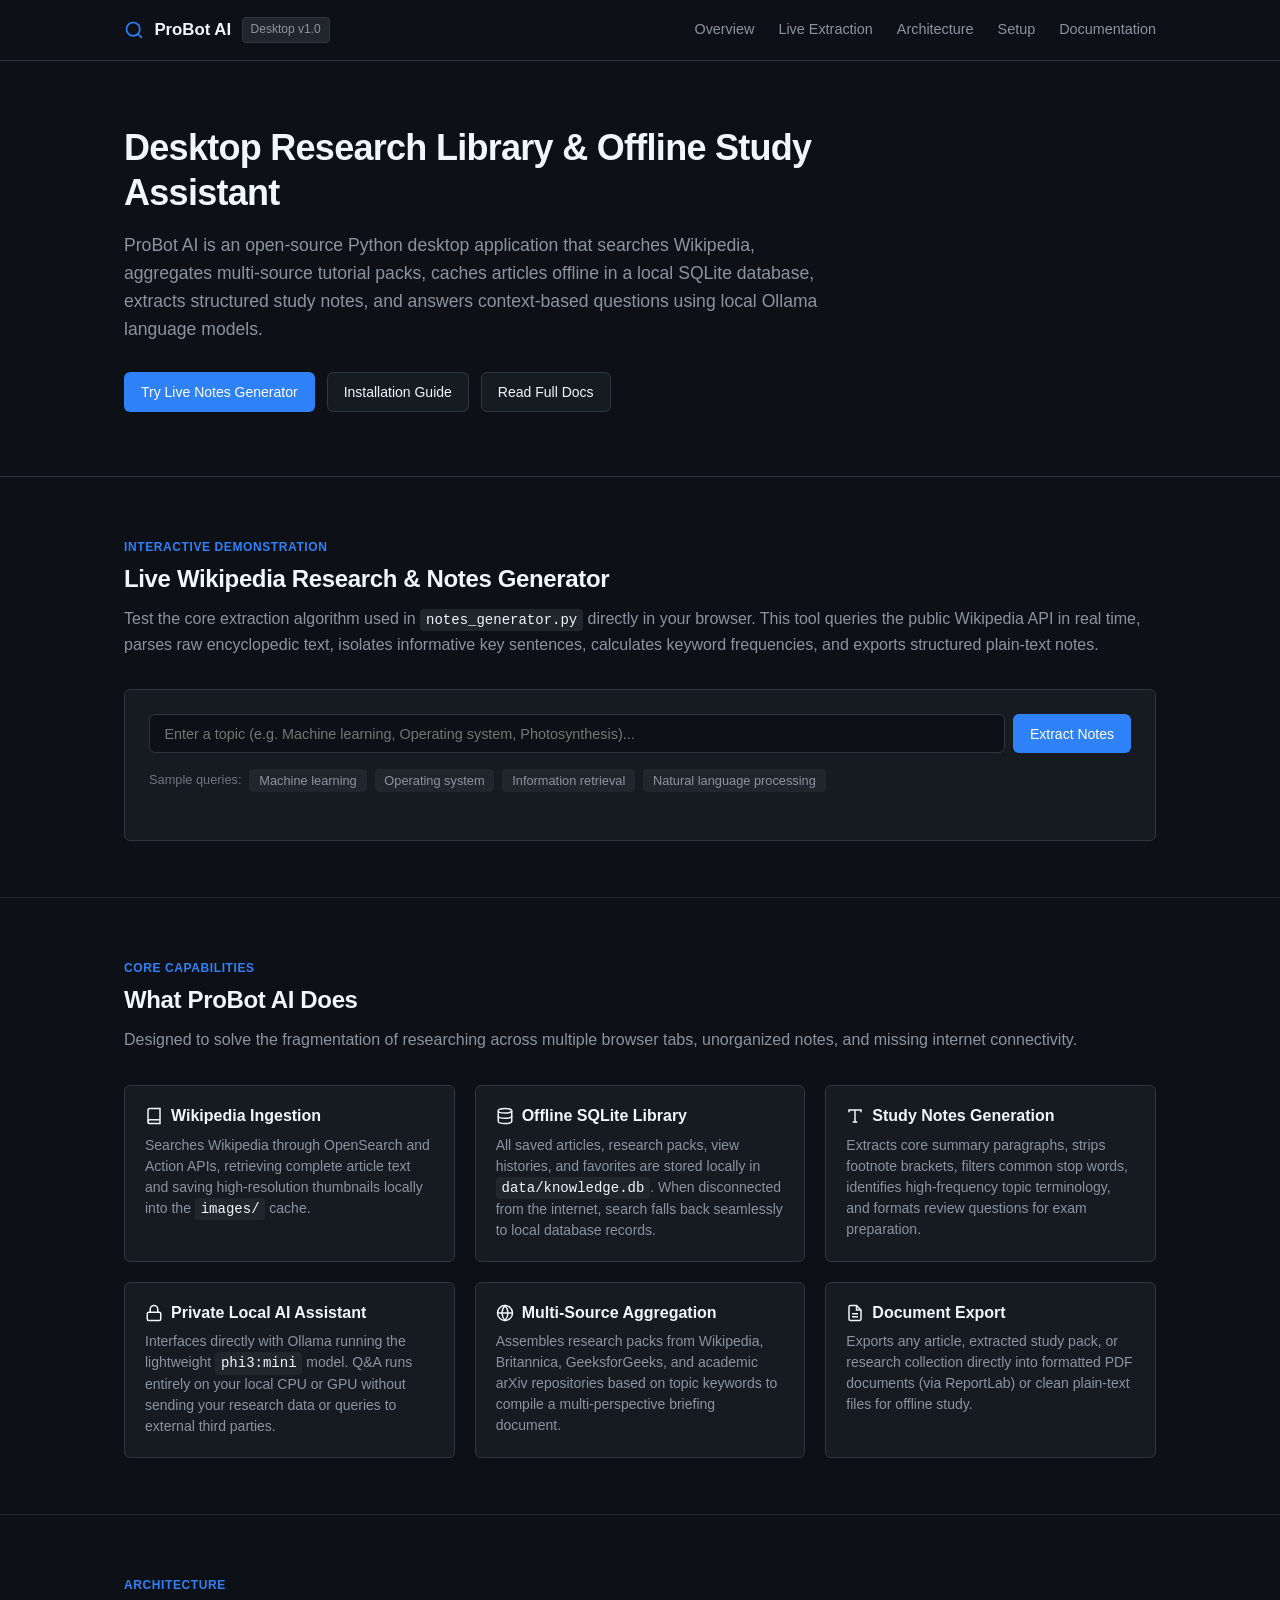
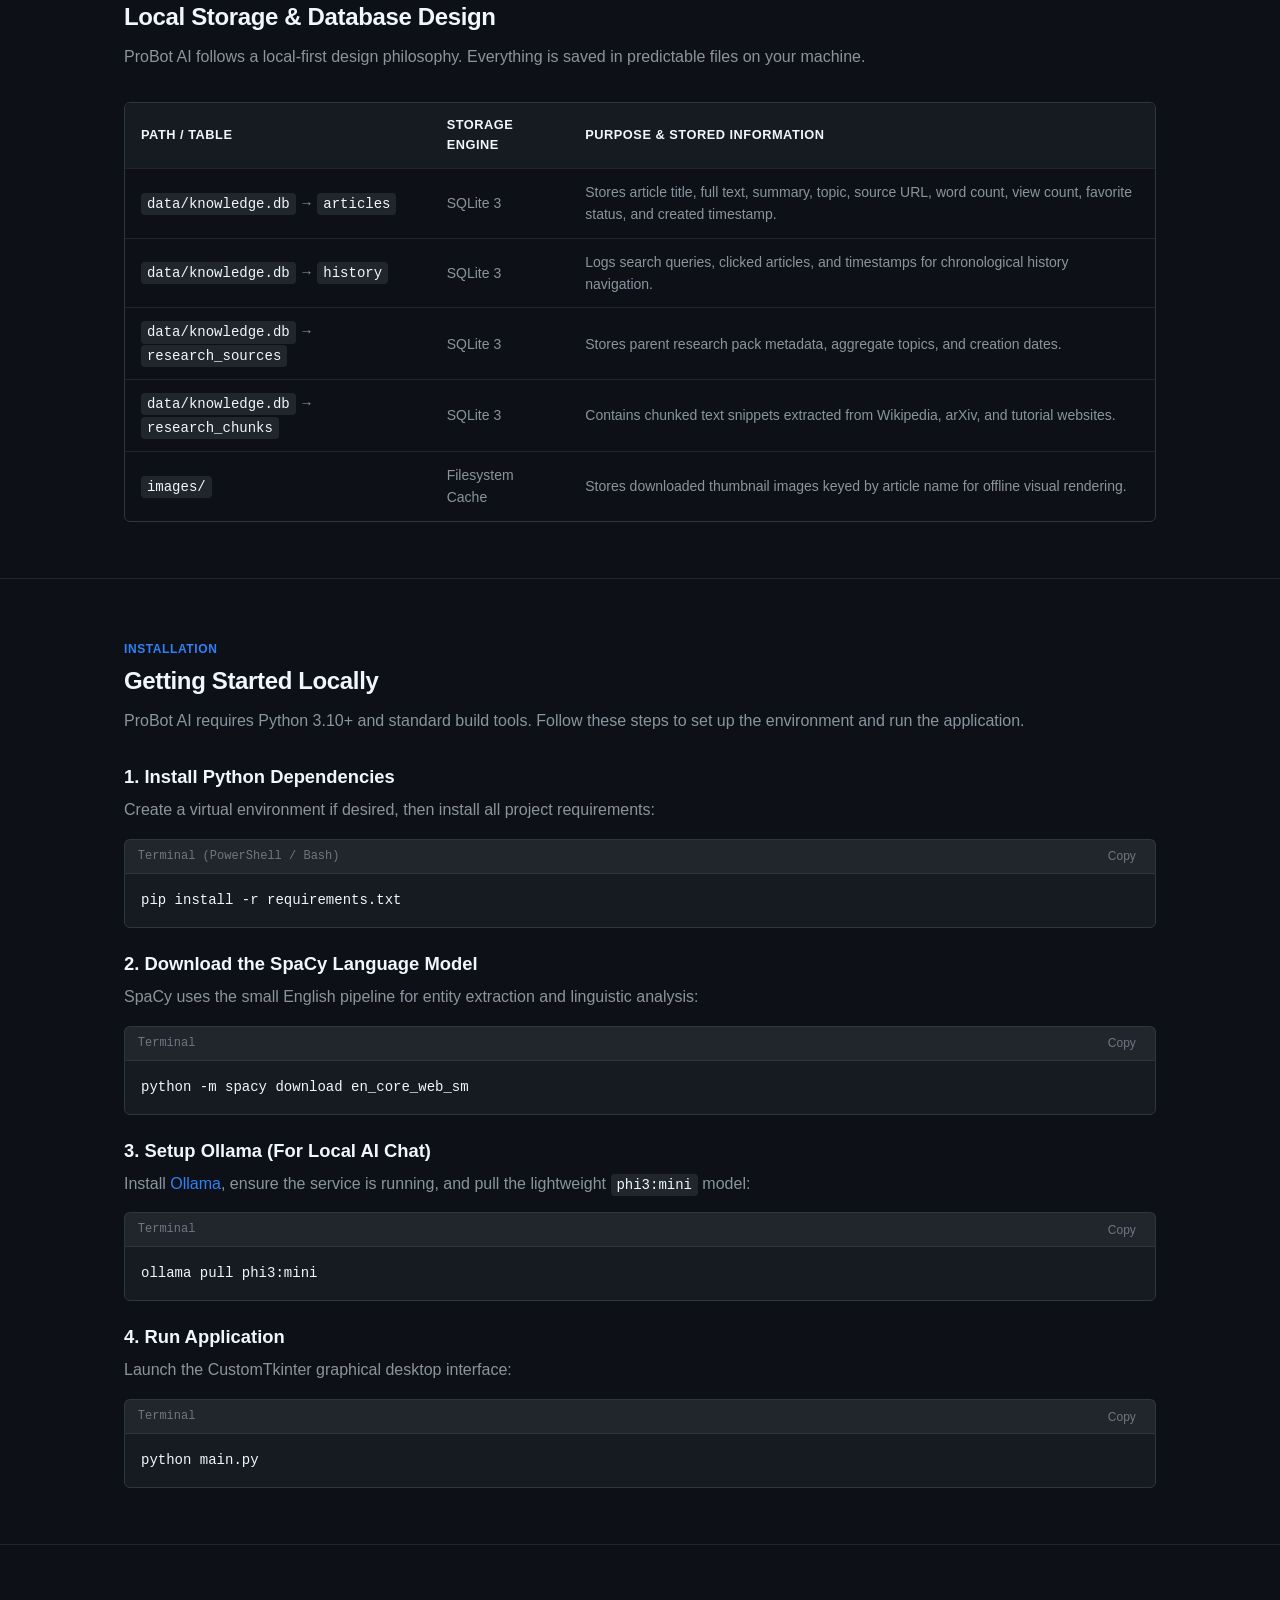
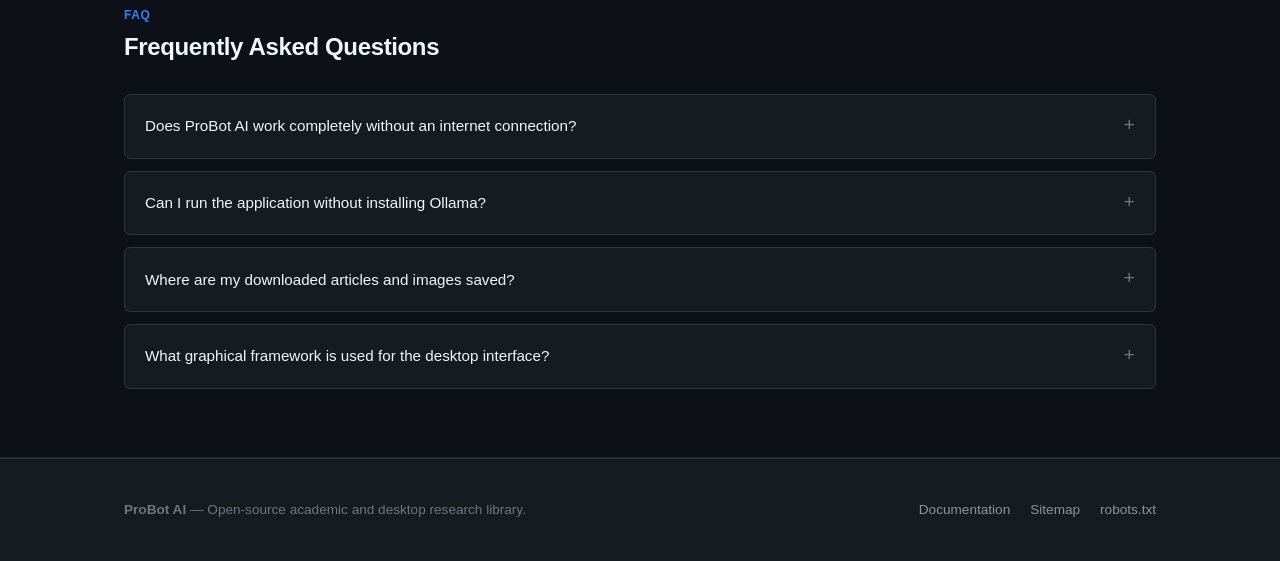
==== website/index.html @ 9f5f1306 "Initial commit: ProBot AI desktop research assistant" ====
<!DOCTYPE html>
<html lang="en">
<head>
  <meta charset="UTF-8">
  <meta name="viewport" content="width=device-width, initial-scale=1.0">
  
  <!-- Primary Metadata -->
  <title>ProBot AI &mdash; Desktop Research Library &amp; Offline Study Assistant</title>
  <meta name="title" content="ProBot AI &mdash; Desktop Research Library &amp; Offline Study Assistant">
  <meta name="description" content="An open-source desktop research library built in Python. Search Wikipedia, save articles offline in SQLite, generate structured study notes, and query local LLMs via Ollama.">
  <meta name="keywords" content="ProBot AI, desktop research tool, offline Wikipedia reader, study notes generator, Ollama phi3, Python research library">
  <meta name="author" content="ProBot AI Project">
  <meta name="robots" content="index, follow">
  <link rel="canonical" href="https://cosmic-gingersnap-202531.netlify.app/">

  <!-- Google Search Console Verification Tag -->
  <meta name="google-site-verification" content="jj2vRREvRHUL_dbo55LOhLjF8XrKONuB9AOzI6cNibw" />


  <!-- Open Graph -->
  <meta property="og:type" content="website">
  <meta property="og:url" content="https://cosmic-gingersnap-202531.netlify.app/">
  <meta property="og:title" content="ProBot AI &mdash; Desktop Research Library &amp; Offline Study Assistant">
  <meta property="og:description" content="Search Wikipedia, save articles offline in SQLite, extract study notes, and chat with local LLMs.">

  <!-- Stylesheet -->
  <link rel="stylesheet" href="css/style.css">

  <!-- Structured Data (SoftwareApplication) -->
  <script type="application/ld+json">
  {
    "@context": "https://schema.org",
    "@type": "SoftwareApplication",
    "name": "ProBot AI",
    "applicationCategory": "EducationalApplication",
    "operatingSystem": "Windows, Linux, macOS",
    "offers": {
      "@type": "Offer",
      "price": "0",
      "priceCurrency": "USD"
    },
    "description": "Desktop research assistant for offline Wikipedia browsing, study notes generation, and local AI query processing."
  }
  </script>
</head>
<body>

  <!-- Site Navigation -->
  <header class="site-header">
    <div class="container header-inner">
      <a href="index.html" class="site-brand">
        <svg width="20" height="20" viewBox="0 0 24 24" fill="none" stroke="currentColor" stroke-width="2" stroke-linecap="round" stroke-linejoin="round" style="color:var(--accent);">
          <circle cx="11" cy="11" r="8"></circle>
          <line x1="21" y1="21" x2="16.65" y2="16.65"></line>
        </svg>
        <span>ProBot AI</span>
        <span class="brand-badge">Desktop v1.0</span>
      </a>

      <nav class="site-nav" aria-label="Main Navigation">
        <a href="#overview" class="nav-link">Overview</a>
        <a href="#interactive-tool" class="nav-link">Live Extraction</a>
        <a href="#architecture" class="nav-link">Architecture</a>
        <a href="#setup" class="nav-link">Setup</a>
        <a href="docs.html" class="nav-link">Documentation</a>
      </nav>
    </div>
  </header>

  <main>
    <!-- Hero Section -->
    <section id="overview" class="hero">
      <div class="container">
        <h1 class="hero-title">Desktop Research Library &amp; Offline Study Assistant</h1>
        <p class="hero-description">
          ProBot AI is an open-source Python desktop application that searches Wikipedia, aggregates multi-source tutorial packs, caches articles offline in a local SQLite database, extracts structured study notes, and answers context-based questions using local Ollama language models.
        </p>
        <div class="hero-actions">
          <a href="#interactive-tool" class="btn btn-primary">Try Live Notes Generator</a>
          <a href="#setup" class="btn btn-secondary">Installation Guide</a>
          <a href="docs.html" class="btn btn-secondary">Read Full Docs</a>
        </div>
      </div>
    </section>

    <!-- Real Interactive Notes Engine -->
    <section id="interactive-tool" class="section">
      <div class="container">
        <div class="section-header">
          <span class="section-label">Interactive Demonstration</span>
          <h2>Live Wikipedia Research &amp; Notes Generator</h2>
          <p>
            Test the core extraction algorithm used in <code>notes_generator.py</code> directly in your browser. This tool queries the public Wikipedia API in real time, parses raw encyclopedic text, isolates informative key sentences, calculates keyword frequencies, and exports structured plain-text notes.
          </p>
        </div>

        <div class="panel">
          <div class="search-box-wrapper">
            <input 
              type="text" 
              id="search-topic-input" 
              class="input-field" 
              placeholder="Enter a topic (e.g. Machine learning, Operating system, Photosynthesis)..." 
              aria-label="Search research topic"
            />
            <button id="search-topic-btn" class="btn btn-primary">Extract Notes</button>
          </div>

          <div class="sample-queries">
            <span>Sample queries:</span>
            <button type="button" class="chip-btn" data-topic="Machine learning">Machine learning</button>
            <button type="button" class="chip-btn" data-topic="Operating system">Operating system</button>
            <button type="button" class="chip-btn" data-topic="Information retrieval">Information retrieval</button>
            <button type="button" class="chip-btn" data-topic="Natural language processing">Natural language processing</button>
          </div>

          <div id="search-status" style="display:none; margin-bottom:1rem; font-size:0.875rem; color:var(--text-secondary);"></div>

          <!-- Dynamic Results Container -->
          <div id="results-container" class="results-area">
            <div class="results-meta">
              <div>
                <strong id="result-title" style="color:var(--text-primary); font-size:1.05rem;">Topic</strong>
                <span style="margin: 0 0.5rem;">•</span>
                <a id="result-source-link" href="#" target="_blank" rel="noopener">View Wikipedia Article ↗</a>
              </div>
              <button id="download-notes-btn" class="btn btn-secondary btn-sm">
                <svg width="14" height="14" viewBox="0 0 24 24" fill="none" stroke="currentColor" stroke-width="2" stroke-linecap="round" stroke-linejoin="round">
                  <path d="M21 15v4a2 2 0 0 1-2 2H5a2 2 0 0 1-2-2v-4"></path>
                  <polyline points="7 10 12 15 17 10"></polyline>
                  <line x1="12" y1="15" x2="12" y2="3"></line>
                </svg>
                <span>Download Notes (.txt)</span>
              </button>
            </div>

            <!-- Overview -->
            <div class="notes-section">
              <h3 class="notes-heading">1. Topic Overview</h3>
              <p id="result-overview" style="font-size:0.9rem; line-height:1.6;"></p>
            </div>

            <!-- Key Points -->
            <div class="notes-section">
              <h3 class="notes-heading">2. Extracted Key Points</h3>
              <ul id="result-keypoints" class="keypoints-list"></ul>
            </div>

            <!-- Keywords -->
            <div class="notes-section">
              <h3 class="notes-heading">3. Term Frequency &amp; Keywords</h3>
              <div id="result-keywords" class="keywords-tags"></div>
            </div>

            <!-- Revision Questions -->
            <div class="notes-section">
              <h3 class="notes-heading">4. Conceptual Revision Questions</h3>
              <ul id="result-questions" class="keypoints-list"></ul>
            </div>
          </div>
        </div>
      </div>
    </section>

    <!-- Core Capabilities Breakdown -->
    <section id="capabilities" class="section">
      <div class="container">
        <div class="section-header">
          <span class="section-label">Core Capabilities</span>
          <h2>What ProBot AI Does</h2>
          <p>
            Designed to solve the fragmentation of researching across multiple browser tabs, unorganized notes, and missing internet connectivity.
          </p>
        </div>

        <div class="grid-3">
          <div class="feature-item">
            <h3 class="feature-title">
              <svg width="18" height="18" viewBox="0 0 24 24" fill="none" stroke="currentColor" stroke-width="2"><path d="M4 19.5A2.5 2.5 0 0 1 6.5 17H20"></path><path d="M6.5 2H20v20H6.5A2.5 2.5 0 0 1 4 19.5v-15A2.5 2.5 0 0 1 6.5 2z"></path></svg>
              <span>Wikipedia Ingestion</span>
            </h3>
            <p class="feature-description">
              Searches Wikipedia through OpenSearch and Action APIs, retrieving complete article text and saving high-resolution thumbnails locally into the <code>images/</code> cache.
            </p>
          </div>

          <div class="feature-item">
            <h3 class="feature-title">
              <svg width="18" height="18" viewBox="0 0 24 24" fill="none" stroke="currentColor" stroke-width="2"><ellipse cx="12" cy="5" rx="9" ry="3"></ellipse><path d="M21 12c0 1.66-4 3-9 3s-9-1.34-9-3"></path><path d="M3 5v14c0 1.66 4 3 9 3s9-1.34 9-3V5"></path></svg>
              <span>Offline SQLite Library</span>
            </h3>
            <p class="feature-description">
              All saved articles, research packs, view histories, and favorites are stored locally in <code>data/knowledge.db</code>. When disconnected from the internet, search falls back seamlessly to local database records.
            </p>
          </div>

          <div class="feature-item">
            <h3 class="feature-title">
              <svg width="18" height="18" viewBox="0 0 24 24" fill="none" stroke="currentColor" stroke-width="2"><polyline points="4 7 4 4 20 4 20 7"></polyline><line x1="9" y1="20" x2="15" y2="20"></line><line x1="12" y1="4" x2="12" y2="20"></line></svg>
              <span>Study Notes Generation</span>
            </h3>
            <p class="feature-description">
              Extracts core summary paragraphs, strips footnote brackets, filters common stop words, identifies high-frequency topic terminology, and formats review questions for exam preparation.
            </p>
          </div>

          <div class="feature-item">
            <h3 class="feature-title">
              <svg width="18" height="18" viewBox="0 0 24 24" fill="none" stroke="currentColor" stroke-width="2"><rect x="3" y="11" width="18" height="11" rx="2" ry="2"></rect><path d="M7 11V7a5 5 0 0 1 10 0v4"></path></svg>
              <span>Private Local AI Assistant</span>
            </h3>
            <p class="feature-description">
              Interfaces directly with Ollama running the lightweight <code>phi3:mini</code> model. Q&amp;A runs entirely on your local CPU or GPU without sending your research data or queries to external third parties.
            </p>
          </div>

          <div class="feature-item">
            <h3 class="feature-title">
              <svg width="18" height="18" viewBox="0 0 24 24" fill="none" stroke="currentColor" stroke-width="2"><circle cx="12" cy="12" r="10"></circle><line x1="2" y1="12" x2="22" y2="12"></line><path d="M12 2a15.3 15.3 0 0 1 4 10 15.3 15.3 0 0 1-4 10 15.3 15.3 0 0 1-4-10 15.3 15.3 0 0 1 4-10z"></path></svg>
              <span>Multi-Source Aggregation</span>
            </h3>
            <p class="feature-description">
              Assembles research packs from Wikipedia, Britannica, GeeksforGeeks, and academic arXiv repositories based on topic keywords to compile a multi-perspective briefing document.
            </p>
          </div>

          <div class="feature-item">
            <h3 class="feature-title">
              <svg width="18" height="18" viewBox="0 0 24 24" fill="none" stroke="currentColor" stroke-width="2"><path d="M14 2H6a2 2 0 0 0-2 2v16a2 2 0 0 0 2 2h12a2 2 0 0 0 2-2V8z"></path><polyline points="14 2 14 8 20 8"></polyline><line x1="16" y1="13" x2="8" y2="13"></line><line x1="16" y1="17" x2="8" y2="17"></line></svg>
              <span>Document Export</span>
            </h3>
            <p class="feature-description">
              Exports any article, extracted study pack, or research collection directly into formatted PDF documents (via ReportLab) or clean plain-text files for offline study.
            </p>
          </div>
        </div>
      </div>
    </section>

    <!-- Architecture & Storage -->
    <section id="architecture" class="section">
      <div class="container">
        <div class="section-header">
          <span class="section-label">Architecture</span>
          <h2>Local Storage &amp; Database Design</h2>
          <p>
            ProBot AI follows a local-first design philosophy. Everything is saved in predictable files on your machine.
          </p>
        </div>

        <div class="table-wrapper">
          <table>
            <thead>
              <tr>
                <th>Path / Table</th>
                <th>Storage Engine</th>
                <th>Purpose &amp; Stored Information</th>
              </tr>
            </thead>
            <tbody>
              <tr>
                <td><code>data/knowledge.db</code> &rarr; <code>articles</code></td>
                <td>SQLite 3</td>
                <td>Stores article title, full text, summary, topic, source URL, word count, view count, favorite status, and created timestamp.</td>
              </tr>
              <tr>
                <td><code>data/knowledge.db</code> &rarr; <code>history</code></td>
                <td>SQLite 3</td>
                <td>Logs search queries, clicked articles, and timestamps for chronological history navigation.</td>
              </tr>
              <tr>
                <td><code>data/knowledge.db</code> &rarr; <code>research_sources</code></td>
                <td>SQLite 3</td>
                <td>Stores parent research pack metadata, aggregate topics, and creation dates.</td>
              </tr>
              <tr>
                <td><code>data/knowledge.db</code> &rarr; <code>research_chunks</code></td>
                <td>SQLite 3</td>
                <td>Contains chunked text snippets extracted from Wikipedia, arXiv, and tutorial websites.</td>
              </tr>
              <tr>
                <td><code>images/</code></td>
                <td>Filesystem Cache</td>
                <td>Stores downloaded thumbnail images keyed by article name for offline visual rendering.</td>
              </tr>
            </tbody>
          </table>
        </div>
      </div>
    </section>

    <!-- Setup Guide -->
    <section id="setup" class="section">
      <div class="container">
        <div class="section-header">
          <span class="section-label">Installation</span>
          <h2>Getting Started Locally</h2>
          <p>
            ProBot AI requires Python 3.10+ and standard build tools. Follow these steps to set up the environment and run the application.
          </p>
        </div>

        <div class="space-y" style="display:flex; flex-direction:column; gap:1.5rem;">
          <!-- Step 1 -->
          <div>
            <h3>1. Install Python Dependencies</h3>
            <p>Create a virtual environment if desired, then install all project requirements:</p>
            <div class="code-block-header">
              <span>Terminal (PowerShell / Bash)</span>
              <button class="copy-btn" data-target="code-step-1">Copy</button>
            </div>
            <pre><code id="code-step-1">pip install -r requirements.txt</code></pre>
          </div>

          <!-- Step 2 -->
          <div>
            <h3>2. Download the SpaCy Language Model</h3>
            <p>SpaCy uses the small English pipeline for entity extraction and linguistic analysis:</p>
            <div class="code-block-header">
              <span>Terminal</span>
              <button class="copy-btn" data-target="code-step-2">Copy</button>
            </div>
            <pre><code id="code-step-2">python -m spacy download en_core_web_sm</code></pre>
          </div>

          <!-- Step 3 -->
          <div>
            <h3>3. Setup Ollama (For Local AI Chat)</h3>
            <p>Install <a href="https://ollama.com/" target="_blank" rel="noopener">Ollama</a>, ensure the service is running, and pull the lightweight <code>phi3:mini</code> model:</p>
            <div class="code-block-header">
              <span>Terminal</span>
              <button class="copy-btn" data-target="code-step-3">Copy</button>
            </div>
            <pre><code id="code-step-3">ollama pull phi3:mini</code></pre>
          </div>

          <!-- Step 4 -->
          <div>
            <h3>4. Run Application</h3>
            <p>Launch the CustomTkinter graphical desktop interface:</p>
            <div class="code-block-header">
              <span>Terminal</span>
              <button class="copy-btn" data-target="code-step-4">Copy</button>
            </div>
            <pre><code id="code-step-4">python main.py</code></pre>
          </div>
        </div>
      </div>
    </section>

    <!-- Frequently Asked Questions -->
    <section class="section">
      <div class="container">
        <div class="section-header">
          <span class="section-label">FAQ</span>
          <h2>Frequently Asked Questions</h2>
        </div>

        <details>
          <summary>Does ProBot AI work completely without an internet connection?</summary>
          <div class="faq-body">
            Yes. When offline, ProBot AI falls back to articles and research chunks already cached in <code>data/knowledge.db</code>. It supports case-insensitive exact matching and partial title searches on saved documents. However, searching for brand-new Wikipedia articles or downloading arXiv PDFs requires an active internet connection.
          </div>
        </details>

        <details>
          <summary>Can I run the application without installing Ollama?</summary>
          <div class="faq-body">
            Yes. All core features&mdash;Wikipedia search, article caching, offline SQLite library, extractive study notes generator, and PDF export&mdash;function independently. The local AI chat tab is the only component that requires an active Ollama instance with <code>phi3:mini</code>.
          </div>
        </details>

        <details>
          <summary>Where are my downloaded articles and images saved?</summary>
          <div class="faq-body">
            Articles and research metadata are stored inside <code>data/knowledge.db</code> as an SQLite database. Downloaded thumbnails are saved in the <code>images/</code> directory. Deleting an article inside the app removes it from the database table; image files may remain in the cache until cleaned manually.
          </div>
        </details>

        <details>
          <summary>What graphical framework is used for the desktop interface?</summary>
          <div class="faq-body">
            The user interface is built using CustomTkinter, an extension of Python's standard Tkinter that provides modern dark/light mode widgets, high-DPI scaling, and consistent cross-platform styling across Windows, macOS, and Linux.
          </div>
        </details>
      </div>
    </section>
  </main>

  <!-- Site Footer -->
  <footer class="site-footer">
    <div class="container footer-content">
      <div>
        <strong>ProBot AI</strong> &mdash; Open-source academic and desktop research library.
      </div>
      <ul class="footer-links">
        <li><a href="docs.html">Documentation</a></li>
        <li><a href="sitemap.xml">Sitemap</a></li>
        <li><a href="robots.txt">robots.txt</a></li>
      </ul>
    </div>
  </footer>

  <!-- Scripts -->
  <script src="js/app.js"></script>
</body>
</html>
---- website/css/style.css ----
/* ==========================================================================
   ProBot AI — Minimal, Professional Design System
   ========================================================================== */

:root {
  --bg-primary: #0d1117;
  --bg-secondary: #161b22;
  --bg-tertiary: #21262d;
  --border-color: #30363d;
  --border-subtle: #21262d;
  
  --text-primary: #f0f6fc;
  --text-secondary: #8b949e;
  --text-muted: #6e7681;
  
  --accent: #2f81f7;
  --accent-hover: #388bfd;
  --accent-subtle: rgba(56, 139, 253, 0.12);
  
  --success: #3fb950;
  --success-bg: rgba(63, 185, 80, 0.12);
  --warning: #d29922;
  --danger: #f85149;
  
  --font-sans: -apple-system, BlinkMacSystemFont, "Segoe UI", "Noto Sans", Helvetica, Arial, sans-serif;
  --font-mono: ui-monospace, SFMono-Regular, "SF Mono", Menlo, Consolas, "Liberation Mono", monospace;
  
  --radius-sm: 4px;
  --radius-md: 6px;
  --radius-lg: 8px;
  
  --max-width: 1080px;
}

*, *::before, *::after {
  box-sizing: border-box;
  margin: 0;
  padding: 0;
}

html {
  font-family: var(--font-sans);
  font-size: 16px;
  line-height: 1.6;
  color: var(--text-primary);
  background-color: var(--bg-primary);
  -webkit-font-smoothing: antialiased;
}

body {
  min-height: 100vh;
  display: flex;
  flex-direction: column;
}

/* Typography */
h1, h2, h3, h4 {
  color: var(--text-primary);
  font-weight: 600;
  line-height: 1.3;
}

h1 { font-size: 2rem; letter-spacing: -0.02em; }
h2 { font-size: 1.5rem; letter-spacing: -0.015em; margin-bottom: 0.75rem; }
h3 { font-size: 1.15rem; margin-bottom: 0.5rem; }
h4 { font-size: 1rem; }

p {
  color: var(--text-secondary);
  margin-bottom: 1rem;
}

p:last-child {
  margin-bottom: 0;
}

a {
  color: var(--accent);
  text-decoration: none;
  transition: color 0.15s ease;
}

a:hover {
  text-decoration: underline;
}

code, pre {
  font-family: var(--font-mono);
  font-size: 0.875rem;
}

code {
  background: var(--bg-tertiary);
  padding: 0.15em 0.35em;
  border-radius: var(--radius-sm);
  color: var(--text-primary);
  border: 1px solid var(--border-subtle);
}

pre {
  background: var(--bg-secondary);
  border: 1px solid var(--border-color);
  border-radius: var(--radius-md);
  padding: 1rem;
  overflow-x: auto;
  color: var(--text-primary);
  line-height: 1.5;
}

pre code {
  background: transparent;
  padding: 0;
  border: none;
}

/* Layout */
.container {
  width: 100%;
  max-width: var(--max-width);
  margin-left: auto;
  margin-right: auto;
  padding-left: 1.5rem;
  padding-right: 1.5rem;
}

/* Header & Navigation */
.site-header {
  border-bottom: 1px solid var(--border-color);
  background-color: var(--bg-primary);
  position: sticky;
  top: 0;
  z-index: 50;
}

.header-inner {
  display: flex;
  align-items: center;
  justify-content: space-between;
  height: 60px;
}

.site-brand {
  display: flex;
  align-items: center;
  gap: 0.65rem;
  font-weight: 600;
  font-size: 1.05rem;
  color: var(--text-primary);
  text-decoration: none;
}

.site-brand:hover {
  text-decoration: none;
}

.brand-badge {
  font-size: 0.75rem;
  font-weight: 500;
  padding: 0.15rem 0.5rem;
  background: var(--bg-tertiary);
  color: var(--text-secondary);
  border: 1px solid var(--border-color);
  border-radius: var(--radius-sm);
}

.site-nav {
  display: flex;
  align-items: center;
  gap: 1.5rem;
}

.nav-link {
  color: var(--text-secondary);
  font-size: 0.9rem;
  font-weight: 500;
  text-decoration: none;
  transition: color 0.15s ease;
}

.nav-link:hover, .nav-link.active {
  color: var(--text-primary);
  text-decoration: none;
}

/* Buttons */
.btn {
  display: inline-flex;
  align-items: center;
  justify-content: center;
  gap: 0.5rem;
  font-size: 0.875rem;
  font-weight: 500;
  font-family: inherit;
  padding: 0.5rem 1rem;
  border-radius: var(--radius-md);
  border: 1px solid transparent;
  cursor: pointer;
  transition: background-color 0.15s ease, border-color 0.15s ease, color 0.15s ease;
  text-decoration: none;
  white-space: nowrap;
}

.btn:focus-visible {
  outline: 2px solid var(--accent);
  outline-offset: 2px;
}

.btn-primary {
  background-color: var(--accent);
  color: #ffffff;
}

.btn-primary:hover {
  background-color: var(--accent-hover);
  text-decoration: none;
}

.btn-secondary {
  background-color: var(--bg-secondary);
  color: var(--text-primary);
  border-color: var(--border-color);
}

.btn-secondary:hover {
  background-color: var(--bg-tertiary);
  border-color: #484f58;
  text-decoration: none;
}

.btn-sm {
  padding: 0.35rem 0.7rem;
  font-size: 0.8rem;
}

/* Sections */
.section {
  padding-top: 3.5rem;
  padding-bottom: 3.5rem;
  border-bottom: 1px solid var(--border-subtle);
}

.section-header {
  margin-bottom: 2rem;
}

.section-label {
  display: inline-block;
  font-size: 0.75rem;
  font-weight: 600;
  text-transform: uppercase;
  letter-spacing: 0.05em;
  color: var(--accent);
  margin-bottom: 0.35rem;
}

/* Hero */
.hero {
  padding-top: 4rem;
  padding-bottom: 4rem;
  border-bottom: 1px solid var(--border-color);
}

.hero-title {
  font-size: 2.25rem;
  line-height: 1.25;
  margin-bottom: 1rem;
  max-width: 800px;
}

.hero-description {
  font-size: 1.1rem;
  line-height: 1.6;
  color: var(--text-secondary);
  max-width: 720px;
  margin-bottom: 1.75rem;
}

.hero-actions {
  display: flex;
  flex-wrap: wrap;
  gap: 0.75rem;
  align-items: center;
}

/* Panels & Cards */
.panel {
  background: var(--bg-secondary);
  border: 1px solid var(--border-color);
  border-radius: var(--radius-md);
  padding: 1.5rem;
}

.grid-2 {
  display: grid;
  grid-template-columns: repeat(2, 1fr);
  gap: 1.25rem;
}

.grid-3 {
  display: grid;
  grid-template-columns: repeat(3, 1fr);
  gap: 1.25rem;
}

/* Feature Item */
.feature-item {
  background: var(--bg-secondary);
  border: 1px solid var(--border-color);
  border-radius: var(--radius-md);
  padding: 1.25rem;
}

.feature-title {
  font-size: 1rem;
  font-weight: 600;
  color: var(--text-primary);
  margin-bottom: 0.5rem;
  display: flex;
  align-items: center;
  gap: 0.5rem;
}

.feature-description {
  font-size: 0.875rem;
  color: var(--text-secondary);
  line-height: 1.5;
  margin-bottom: 0;
}

/* Interactive Search & Notes Workspace */
.search-box-wrapper {
  display: flex;
  gap: 0.5rem;
  margin-bottom: 1rem;
}

.input-field {
  flex: 1;
  background: var(--bg-primary);
  border: 1px solid var(--border-color);
  border-radius: var(--radius-md);
  padding: 0.65rem 0.9rem;
  color: var(--text-primary);
  font-family: inherit;
  font-size: 0.9rem;
  transition: border-color 0.15s ease;
}

.input-field:focus {
  outline: none;
  border-color: var(--accent);
}

.sample-queries {
  display: flex;
  flex-wrap: wrap;
  align-items: center;
  gap: 0.5rem;
  font-size: 0.8rem;
  color: var(--text-muted);
  margin-bottom: 1.5rem;
}

.chip-btn {
  background: var(--bg-tertiary);
  border: 1px solid var(--border-subtle);
  color: var(--text-secondary);
  padding: 0.2rem 0.55rem;
  border-radius: var(--radius-sm);
  font-size: 0.8rem;
  cursor: pointer;
  transition: background-color 0.15s ease, color 0.15s ease;
}

.chip-btn:hover {
  background: var(--border-color);
  color: var(--text-primary);
}

/* Results Display Area */
.results-area {
  display: none;
  background: var(--bg-primary);
  border: 1px solid var(--border-color);
  border-radius: var(--radius-md);
  padding: 1.25rem;
  margin-top: 1.25rem;
}

.results-meta {
  display: flex;
  justify-content: space-between;
  align-items: center;
  border-bottom: 1px solid var(--border-subtle);
  padding-bottom: 0.75rem;
  margin-bottom: 1rem;
  font-size: 0.8rem;
  color: var(--text-muted);
}

.notes-section {
  margin-bottom: 1.25rem;
}

.notes-section:last-child {
  margin-bottom: 0;
}

.notes-heading {
  font-size: 0.85rem;
  font-weight: 600;
  text-transform: uppercase;
  letter-spacing: 0.05em;
  color: var(--text-primary);
  margin-bottom: 0.5rem;
  display: flex;
  align-items: center;
  gap: 0.5rem;
}

.keypoints-list {
  list-style: none;
  padding-left: 0;
}

.keypoints-list li {
  position: relative;
  padding-left: 1.25rem;
  margin-bottom: 0.5rem;
  font-size: 0.875rem;
  color: var(--text-secondary);
  line-height: 1.5;
}

.keypoints-list li::before {
  content: "•";
  position: absolute;
  left: 0.35rem;
  color: var(--accent);
}

.keywords-tags {
  display: flex;
  flex-wrap: wrap;
  gap: 0.4rem;
}

.keyword-tag {
  background: var(--bg-tertiary);
  border: 1px solid var(--border-subtle);
  border-radius: var(--radius-sm);
  padding: 0.2rem 0.5rem;
  font-size: 0.775rem;
  font-family: var(--font-mono);
  color: var(--text-primary);
}

/* Code Snippet Blocks */
.code-block-header {
  display: flex;
  justify-content: space-between;
  align-items: center;
  background: var(--bg-tertiary);
  padding: 0.4rem 0.8rem;
  border: 1px solid var(--border-color);
  border-bottom: none;
  border-top-left-radius: var(--radius-md);
  border-top-right-radius: var(--radius-md);
  font-size: 0.75rem;
  color: var(--text-muted);
  font-family: var(--font-mono);
}

.code-block-header + pre {
  border-top-left-radius: 0;
  border-top-right-radius: 0;
}

.copy-btn {
  background: transparent;
  border: none;
  color: var(--text-muted);
  font-size: 0.75rem;
  cursor: pointer;
  padding: 0.2rem 0.4rem;
  border-radius: var(--radius-sm);
}

.copy-btn:hover {
  color: var(--text-primary);
  background: var(--bg-secondary);
}

/* Tables */
.table-wrapper {
  overflow-x: auto;
  border: 1px solid var(--border-color);
  border-radius: var(--radius-md);
}

table {
  width: 100%;
  border-collapse: collapse;
  text-align: left;
  font-size: 0.875rem;
}

th, td {
  padding: 0.75rem 1rem;
  border-bottom: 1px solid var(--border-subtle);
}

th {
  background: var(--bg-secondary);
  color: var(--text-primary);
  font-weight: 600;
  font-size: 0.8rem;
  text-transform: uppercase;
  letter-spacing: 0.04em;
}

tr:last-child td {
  border-bottom: none;
}

td {
  color: var(--text-secondary);
}

/* FAQ Details */
details {
  border: 1px solid var(--border-color);
  border-radius: var(--radius-md);
  background: var(--bg-secondary);
  margin-bottom: 0.75rem;
  transition: border-color 0.15s ease;
}

details[open] {
  border-color: #484f58;
}

summary {
  padding: 1rem 1.25rem;
  font-weight: 500;
  font-size: 0.95rem;
  cursor: pointer;
  list-style: none;
  display: flex;
  align-items: center;
  justify-content: space-between;
  user-select: none;
  color: var(--text-primary);
}

summary::-webkit-details-marker {
  display: none;
}

summary::after {
  content: "+";
  font-size: 1.2rem;
  color: var(--text-muted);
  font-family: var(--font-mono);
  font-weight: 400;
}

details[open] summary::after {
  content: "−";
}

.faq-body {
  padding: 0 1.25rem 1.25rem 1.25rem;
  font-size: 0.875rem;
  color: var(--text-secondary);
  line-height: 1.6;
  border-top: 1px solid var(--border-subtle);
  margin-top: -0.25rem;
  padding-top: 0.85rem;
}

/* Footer */
.site-footer {
  margin-top: auto;
  border-top: 1px solid var(--border-color);
  background-color: var(--bg-secondary);
  padding: 2.5rem 0;
  font-size: 0.85rem;
  color: var(--text-muted);
}

.footer-content {
  display: flex;
  justify-content: space-between;
  align-items: center;
  flex-wrap: wrap;
  gap: 1rem;
}

.footer-links {
  display: flex;
  gap: 1.25rem;
  list-style: none;
}

.footer-links a {
  color: var(--text-secondary);
}

.footer-links a:hover {
  color: var(--text-primary);
}

/* Responsive */
@media (max-width: 768px) {
  .hero-title {
    font-size: 1.75rem;
  }
  
  .grid-2, .grid-3 {
    grid-template-columns: 1fr;
  }
  
  .search-box-wrapper {
    flex-direction: column;
  }
  
  .site-nav {
    gap: 1rem;
  }
}
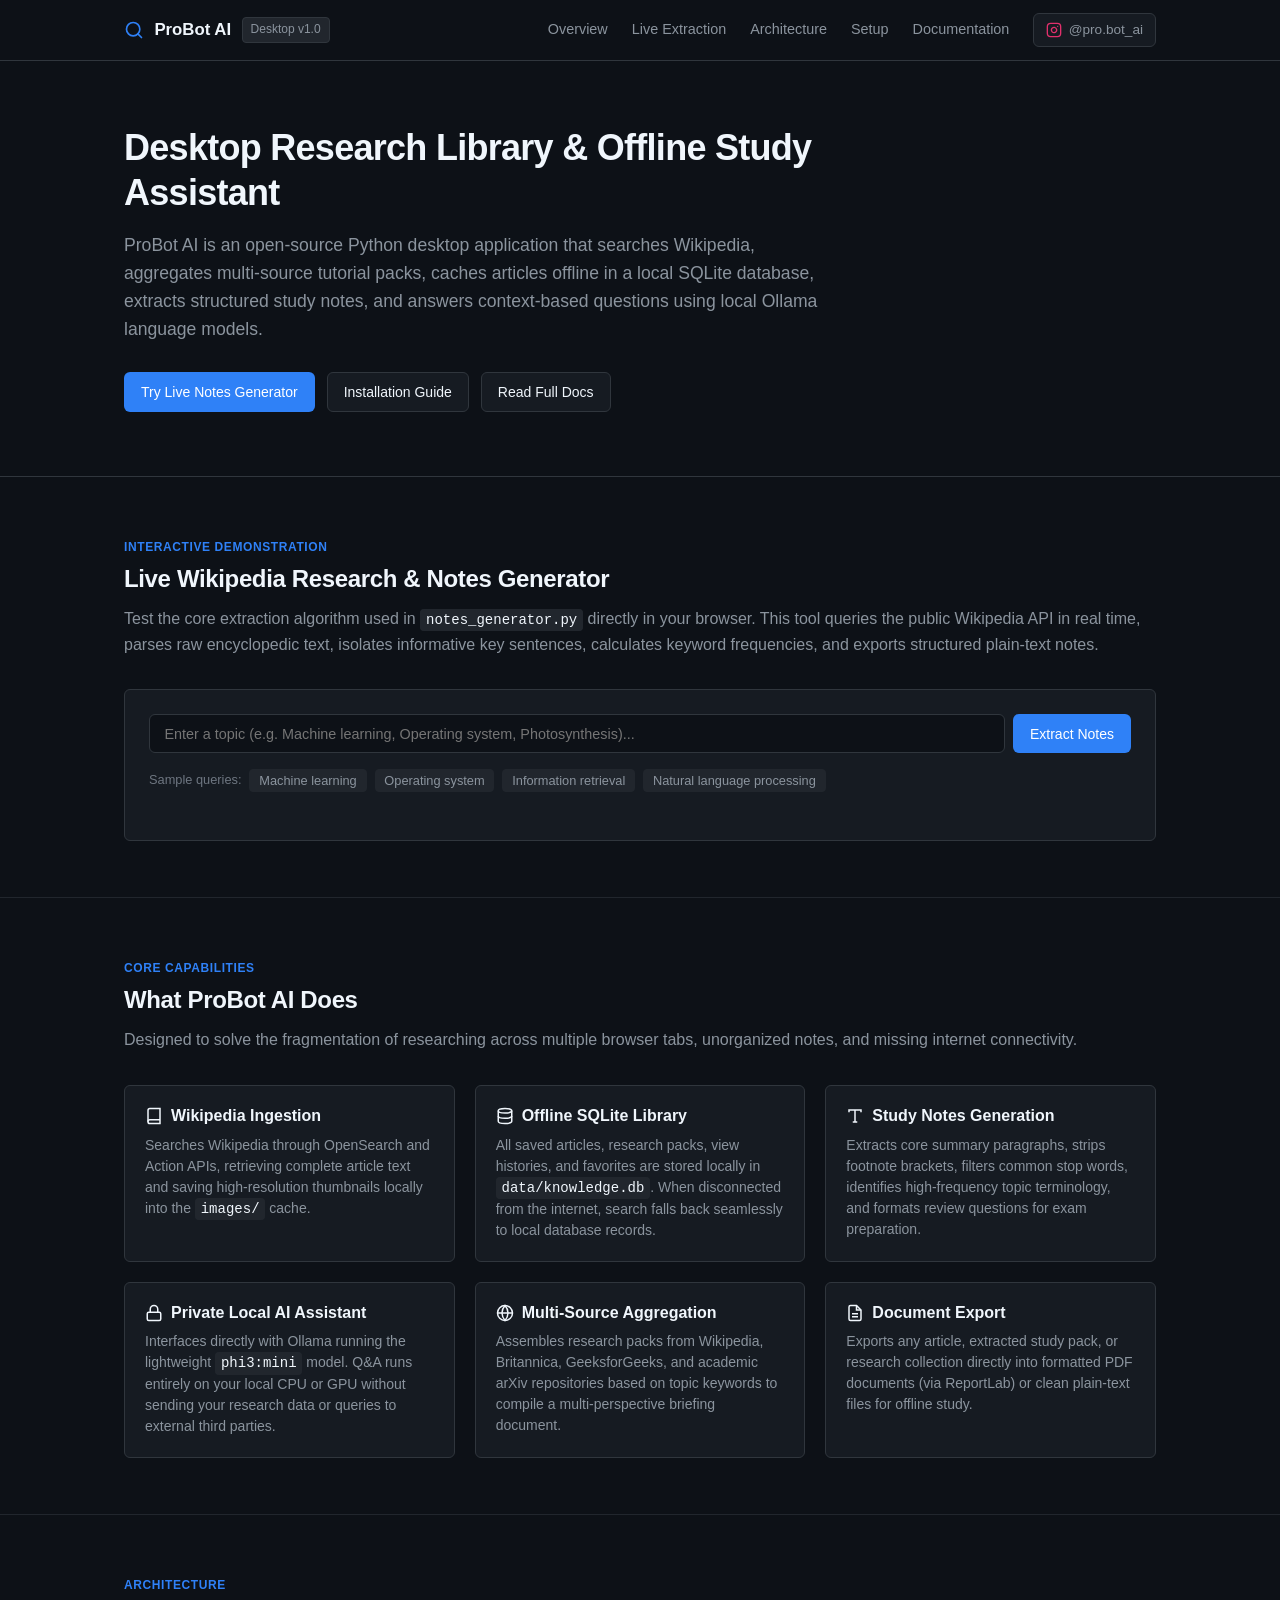
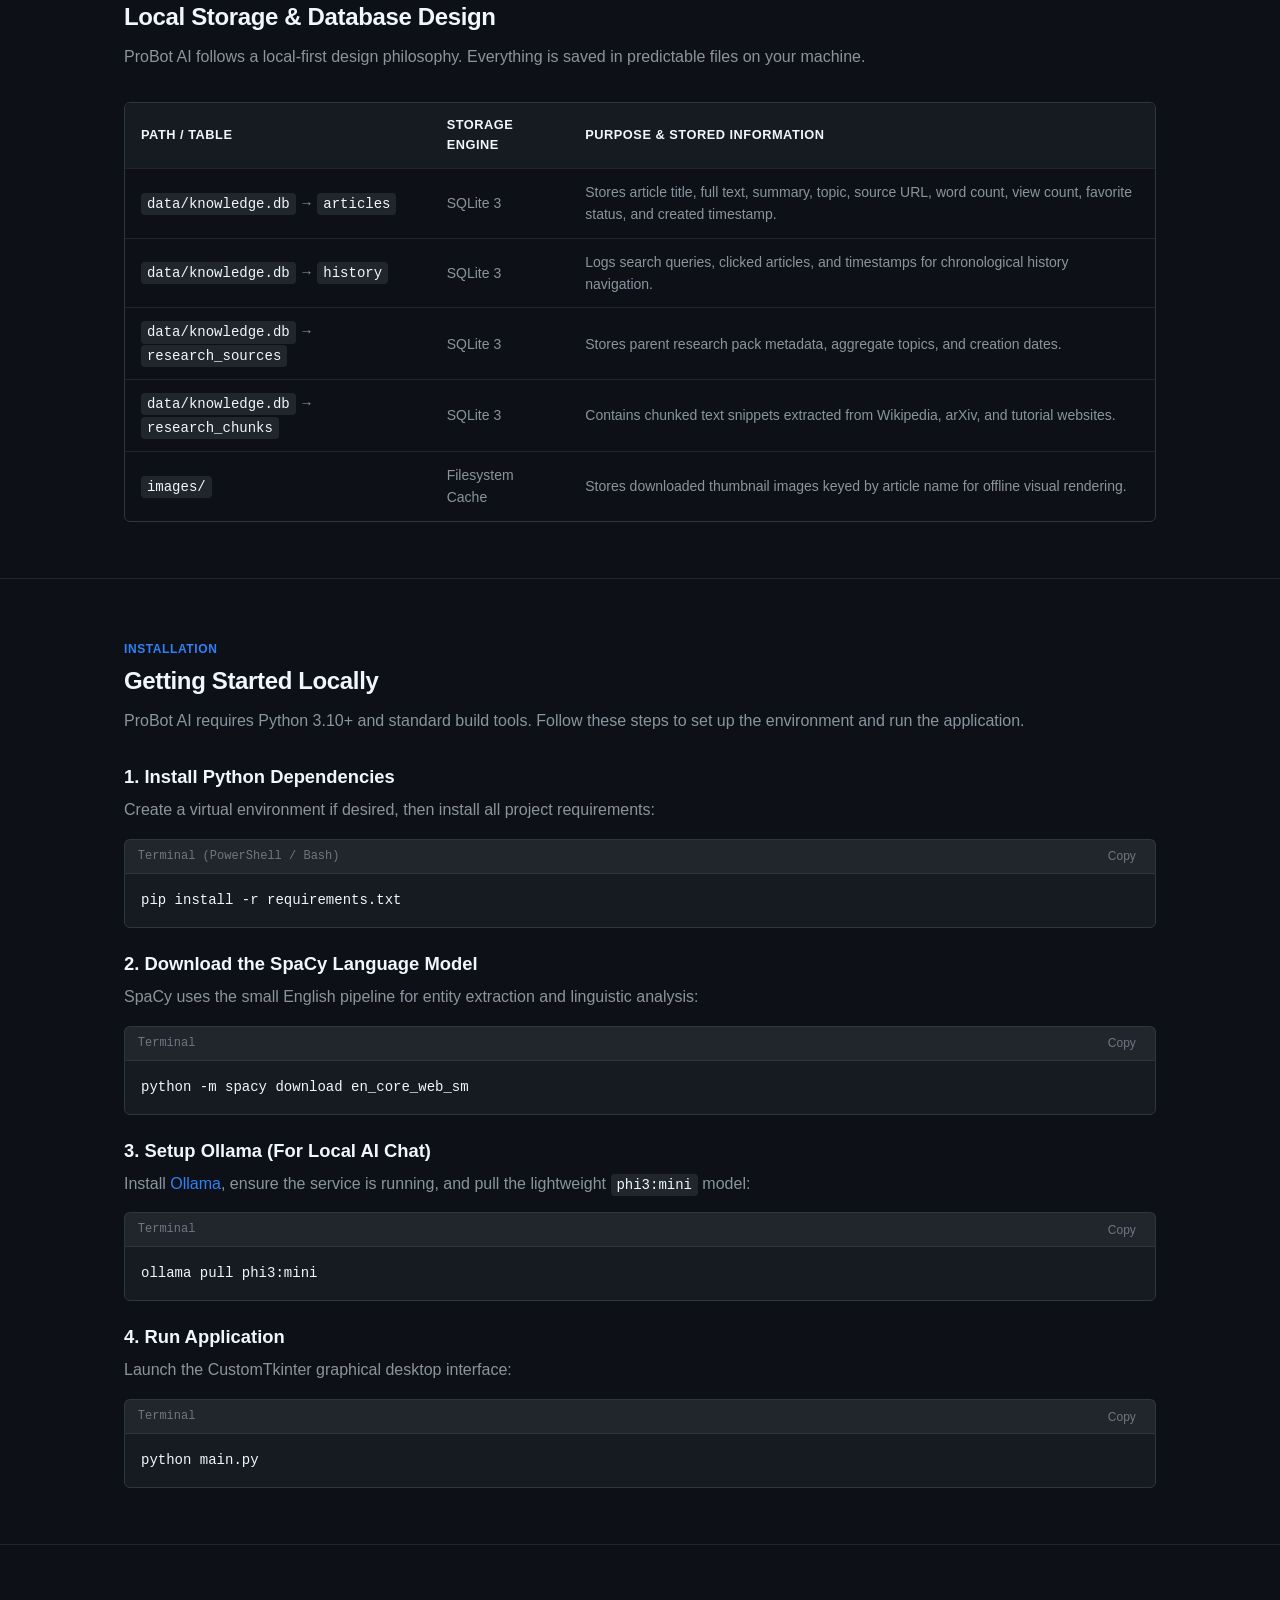
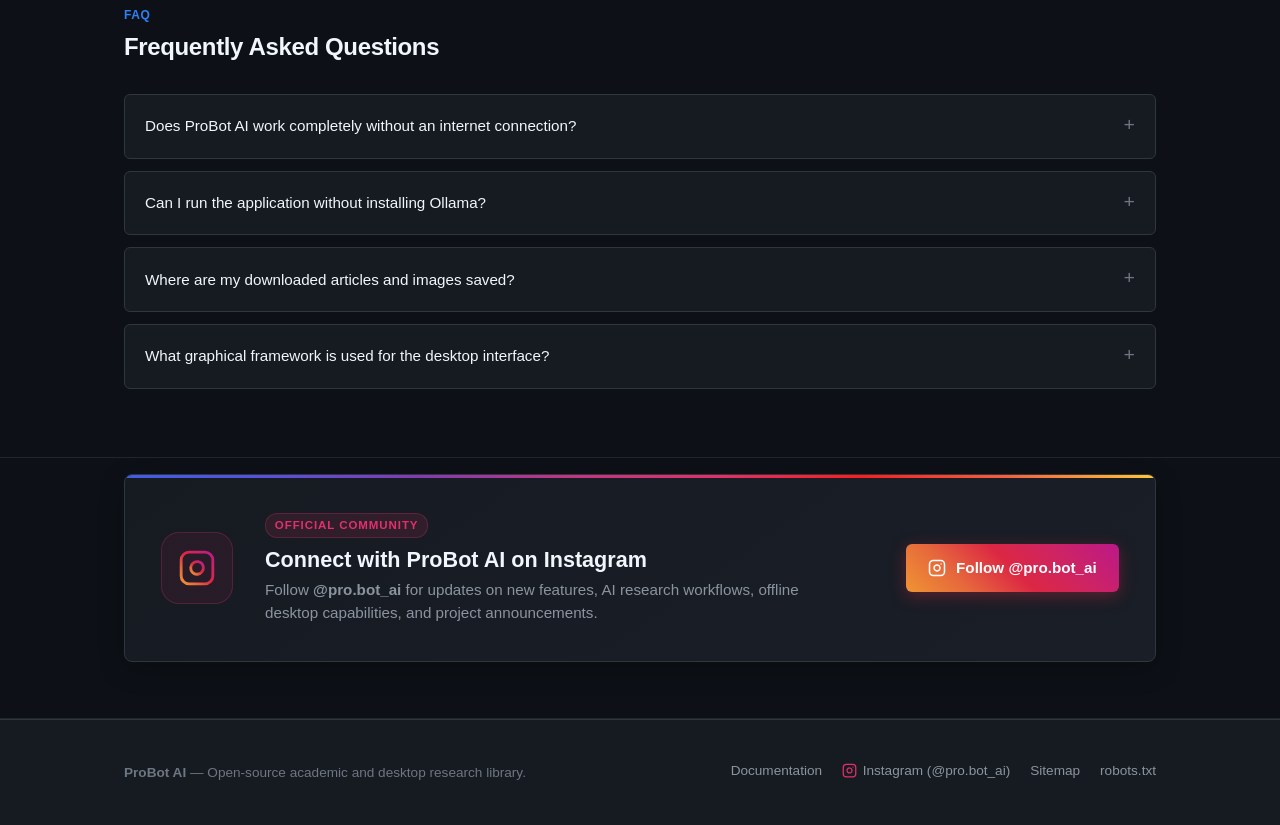
==== commit 7065fdd7: "feat(website): integrate @pro.bot_ai instagram handle with banner, nav, and footer links" ====
--- a/website/index.html
+++ b/website/index.html
@@ -63,6 +63,14 @@
         <a href="#architecture" class="nav-link">Architecture</a>
         <a href="#setup" class="nav-link">Setup</a>
         <a href="docs.html" class="nav-link">Documentation</a>
+        <a href="https://www.instagram.com/pro.bot_ai/" target="_blank" rel="noopener noreferrer" class="nav-social-link" title="Follow @pro.bot_ai on Instagram" aria-label="Instagram">
+          <svg width="16" height="16" viewBox="0 0 24 24" fill="none" stroke="currentColor" stroke-width="2" stroke-linecap="round" stroke-linejoin="round">
+            <rect x="2" y="2" width="20" height="20" rx="5" ry="5"></rect>
+            <path d="M16 11.37A4 4 0 1 1 12.63 8 4 4 0 0 1 16 11.37z"></path>
+            <line x1="17.5" y1="6.5" x2="17.51" y2="6.5"></line>
+          </svg>
+          <span class="nav-social-text">@pro.bot_ai</span>
+        </a>
       </nav>
     </div>
   </header>
@@ -385,6 +393,47 @@
         </details>
       </div>
     </section>
+
+    <!-- Instagram Community / Profile Banner -->
+    <section class="section instagram-section">
+      <div class="container">
+        <div class="instagram-card">
+          <div class="instagram-icon-wrapper">
+            <svg class="instagram-gradient-icon" viewBox="0 0 24 24" fill="none" stroke="url(#instagram-gradient)" stroke-width="1.8" stroke-linecap="round" stroke-linejoin="round">
+              <defs>
+                <linearGradient id="instagram-gradient" x1="0%" y1="100%" x2="100%" y2="0%">
+                  <stop offset="0%" stop-color="#f09433"/>
+                  <stop offset="25%" stop-color="#e6683c"/>
+                  <stop offset="50%" stop-color="#dc2743"/>
+                  <stop offset="75%" stop-color="#cc2366"/>
+                  <stop offset="100%" stop-color="#bc1888"/>
+                </linearGradient>
+              </defs>
+              <rect x="2" y="2" width="20" height="20" rx="5" ry="5"></rect>
+              <path d="M16 11.37A4 4 0 1 1 12.63 8 4 4 0 0 1 16 11.37z"></path>
+              <line x1="17.5" y1="6.5" x2="17.51" y2="6.5"></line>
+            </svg>
+          </div>
+          <div class="instagram-content">
+            <span class="instagram-tag">Official Community</span>
+            <h3 class="instagram-title">Connect with ProBot AI on Instagram</h3>
+            <p class="instagram-desc">
+              Follow <strong>@pro.bot_ai</strong> for updates on new features, AI research workflows, offline desktop capabilities, and project announcements.
+            </p>
+          </div>
+          <div class="instagram-action">
+            <a href="https://www.instagram.com/pro.bot_ai/" target="_blank" rel="noopener noreferrer" class="btn btn-instagram">
+              <svg width="18" height="18" viewBox="0 0 24 24" fill="none" stroke="currentColor" stroke-width="2" stroke-linecap="round" stroke-linejoin="round">
+                <rect x="2" y="2" width="20" height="20" rx="5" ry="5"></rect>
+                <path d="M16 11.37A4 4 0 1 1 12.63 8 4 4 0 0 1 16 11.37z"></path>
+                <line x1="17.5" y1="6.5" x2="17.51" y2="6.5"></line>
+              </svg>
+              <span>Follow @pro.bot_ai</span>
+            </a>
+          </div>
+        </div>
+      </div>
+    </section>
   </main>
 
   <!-- Site Footer -->
@@ -395,6 +444,16 @@
       </div>
       <ul class="footer-links">
         <li><a href="docs.html">Documentation</a></li>
+        <li>
+          <a href="https://www.instagram.com/pro.bot_ai/" target="_blank" rel="noopener noreferrer" class="footer-social-link">
+            <svg width="15" height="15" viewBox="0 0 24 24" fill="none" stroke="currentColor" stroke-width="2" stroke-linecap="round" stroke-linejoin="round">
+              <rect x="2" y="2" width="20" height="20" rx="5" ry="5"></rect>
+              <path d="M16 11.37A4 4 0 1 1 12.63 8 4 4 0 0 1 16 11.37z"></path>
+              <line x1="17.5" y1="6.5" x2="17.51" y2="6.5"></line>
+            </svg>
+            Instagram (@pro.bot_ai)
+          </a>
+        </li>
         <li><a href="sitemap.xml">Sitemap</a></li>
         <li><a href="robots.txt">robots.txt</a></li>
       </ul>
--- a/website/css/style.css
+++ b/website/css/style.css
@@ -611,6 +611,172 @@
   color: var(--text-primary);
 }
 
+/* ==========================================================================
+   Instagram Integration Styles
+   ========================================================================== */
+
+/* Header Social Link */
+.nav-social-link {
+  display: inline-flex;
+  align-items: center;
+  gap: 0.4rem;
+  color: var(--text-secondary);
+  font-size: 0.85rem;
+  font-weight: 500;
+  padding: 0.35rem 0.75rem;
+  border-radius: var(--radius-md);
+  border: 1px solid var(--border-color);
+  background-color: var(--bg-secondary);
+  text-decoration: none;
+  transition: all 0.2s ease;
+}
+
+.nav-social-link:hover {
+  color: #ffffff;
+  border-color: #e1306c;
+  background-color: rgba(225, 48, 108, 0.12);
+  text-decoration: none;
+}
+
+.nav-social-link svg {
+  color: #e1306c;
+  transition: transform 0.2s ease;
+}
+
+.nav-social-link:hover svg {
+  transform: scale(1.1);
+}
+
+/* Footer Social Link */
+.footer-social-link {
+  display: inline-flex;
+  align-items: center;
+  gap: 0.35rem;
+  transition: color 0.15s ease;
+}
+
+.footer-social-link svg {
+  color: #e1306c;
+}
+
+.footer-social-link:hover {
+  color: #ffffff !important;
+}
+
+/* Instagram Profile Banner Card */
+.instagram-section {
+  padding-top: 1rem;
+  padding-bottom: 3.5rem;
+}
+
+.instagram-card {
+  position: relative;
+  overflow: hidden;
+  background: linear-gradient(145deg, #161b22, #1a1e27);
+  border: 1px solid var(--border-color);
+  border-radius: var(--radius-lg);
+  padding: 2.25rem;
+  display: flex;
+  align-items: center;
+  justify-content: space-between;
+  gap: 2rem;
+  box-shadow: 0 8px 24px rgba(0, 0, 0, 0.25);
+  transition: border-color 0.2s ease;
+}
+
+.instagram-card:hover {
+  border-color: rgba(225, 48, 108, 0.45);
+}
+
+.instagram-card::before {
+  content: "";
+  position: absolute;
+  top: 0;
+  left: 0;
+  right: 0;
+  height: 3px;
+  background: linear-gradient(90deg, #405de6, #5851db, #833ab4, #c13584, #e1306c, #fd1d1d, #f56040, #ffc837);
+}
+
+.instagram-icon-wrapper {
+  flex-shrink: 0;
+  width: 72px;
+  height: 72px;
+  border-radius: 18px;
+  background: rgba(225, 48, 108, 0.08);
+  border: 1px solid rgba(225, 48, 108, 0.25);
+  display: flex;
+  align-items: center;
+  justify-content: center;
+}
+
+.instagram-gradient-icon {
+  width: 38px;
+  height: 38px;
+}
+
+.instagram-content {
+  flex-grow: 1;
+}
+
+.instagram-tag {
+  display: inline-block;
+  font-size: 0.72rem;
+  font-weight: 600;
+  text-transform: uppercase;
+  letter-spacing: 0.08em;
+  color: #e1306c;
+  background: rgba(225, 48, 108, 0.12);
+  border: 1px solid rgba(225, 48, 108, 0.25);
+  padding: 0.15rem 0.55rem;
+  border-radius: 12px;
+  margin-bottom: 0.5rem;
+}
+
+.instagram-title {
+  font-size: 1.35rem;
+  margin-bottom: 0.35rem;
+  color: var(--text-primary);
+}
+
+.instagram-desc {
+  font-size: 0.95rem;
+  color: var(--text-secondary);
+  margin-bottom: 0;
+  max-width: 580px;
+  line-height: 1.5;
+}
+
+.instagram-action {
+  flex-shrink: 0;
+}
+
+/* Instagram Button */
+.btn-instagram {
+  display: inline-flex;
+  align-items: center;
+  gap: 0.6rem;
+  font-size: 0.95rem;
+  font-weight: 600;
+  padding: 0.75rem 1.4rem;
+  border-radius: var(--radius-md);
+  color: #ffffff;
+  background: linear-gradient(45deg, #f09433 0%, #e6683c 25%, #dc2743 50%, #cc2366 75%, #bc1888 100%);
+  border: none;
+  box-shadow: 0 4px 16px rgba(220, 39, 67, 0.35);
+  transition: transform 0.18s ease, box-shadow 0.18s ease, opacity 0.18s ease;
+  text-decoration: none;
+  cursor: pointer;
+}
+
+.btn-instagram:hover {
+  transform: translateY(-2px);
+  box-shadow: 0 6px 22px rgba(220, 39, 67, 0.5);
+  color: #ffffff;
+  text-decoration: none;
+  opacity: 0.96;
+}
+
 /* Responsive */
 @media (max-width: 768px) {
   .hero-title {
@@ -626,6 +792,30 @@
   }
   
   .site-nav {
-    gap: 1rem;
+    gap: 0.85rem;
   }
-}
+
+  .nav-social-text {
+    display: none;
+  }
+
+  .nav-social-link {
+    padding: 0.35rem 0.5rem;
+  }
+
+  .instagram-card {
+    flex-direction: column;
+    align-items: flex-start;
+    padding: 1.75rem;
+  }
+
+  .instagram-action {
+    width: 100%;
+    margin-top: 0.5rem;
+  }
+
+  .btn-instagram {
+    width: 100%;
+    justify-content: center;
+  }
+}
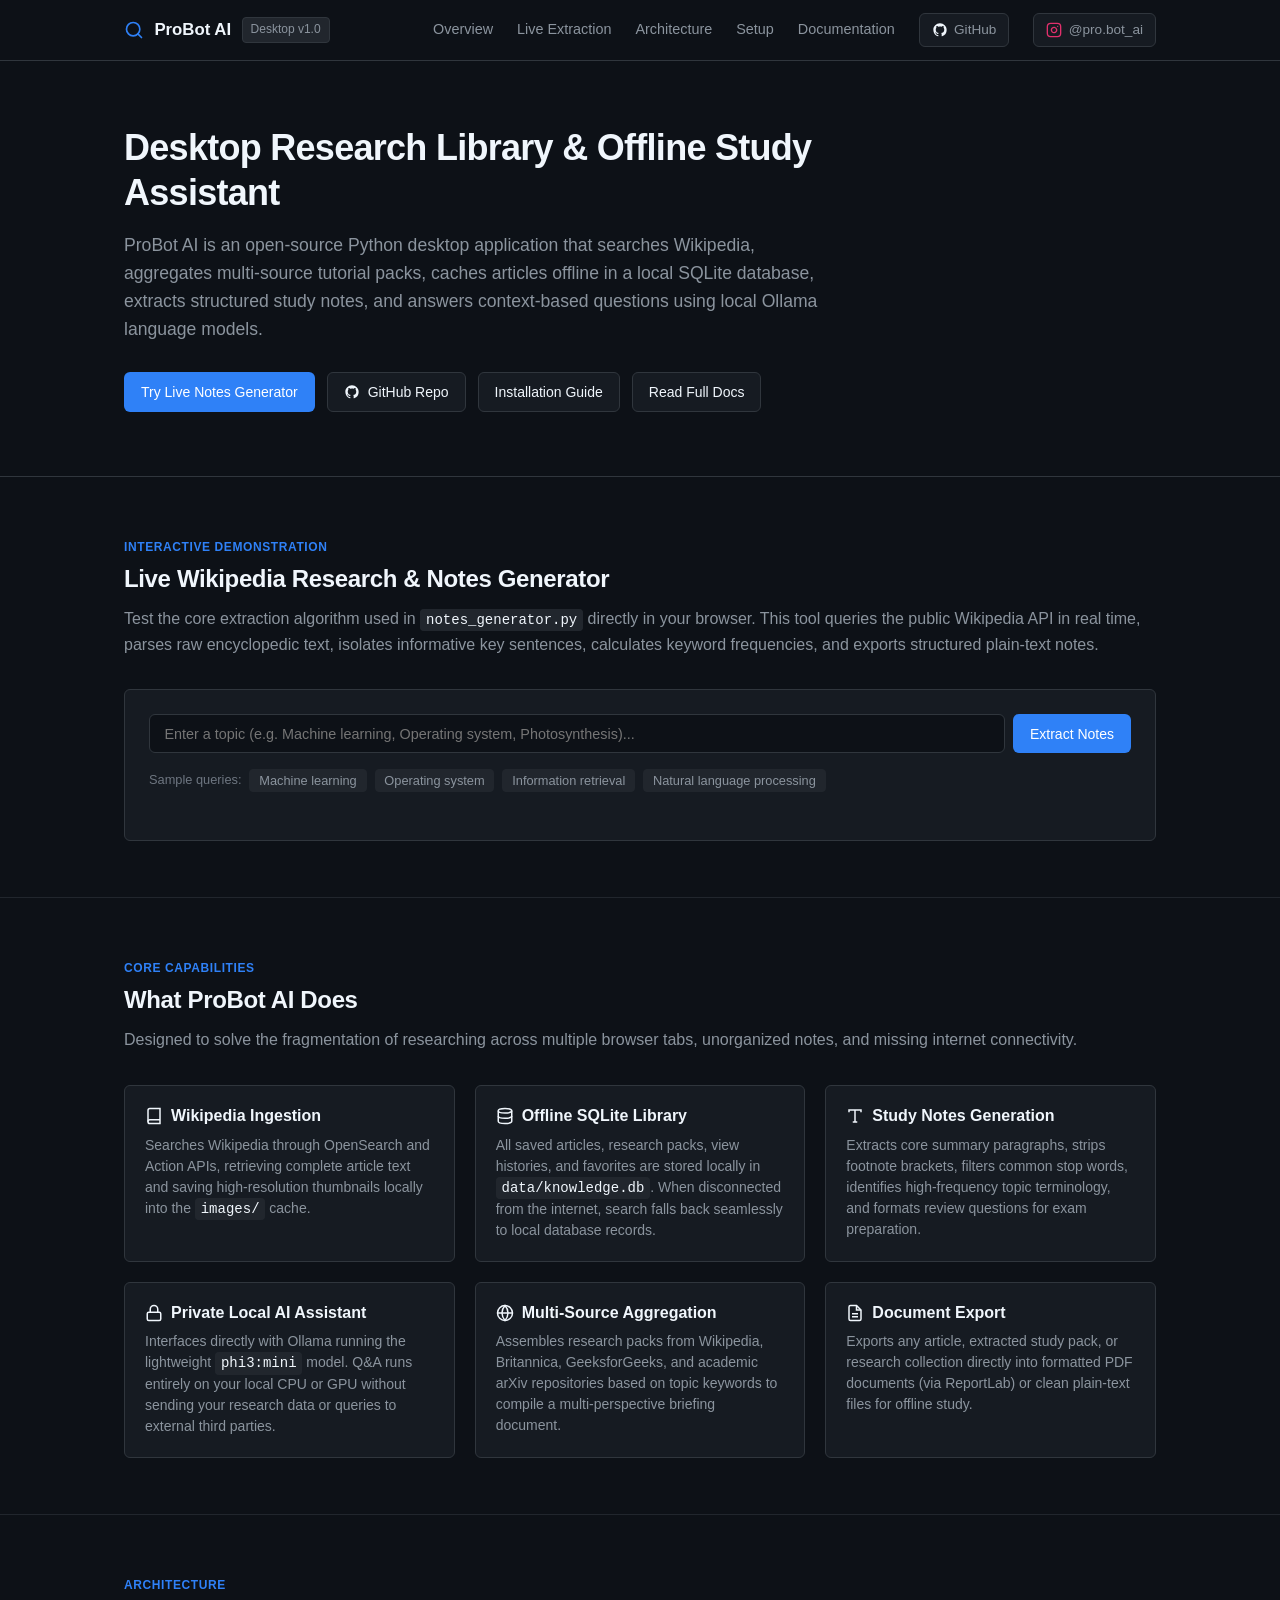
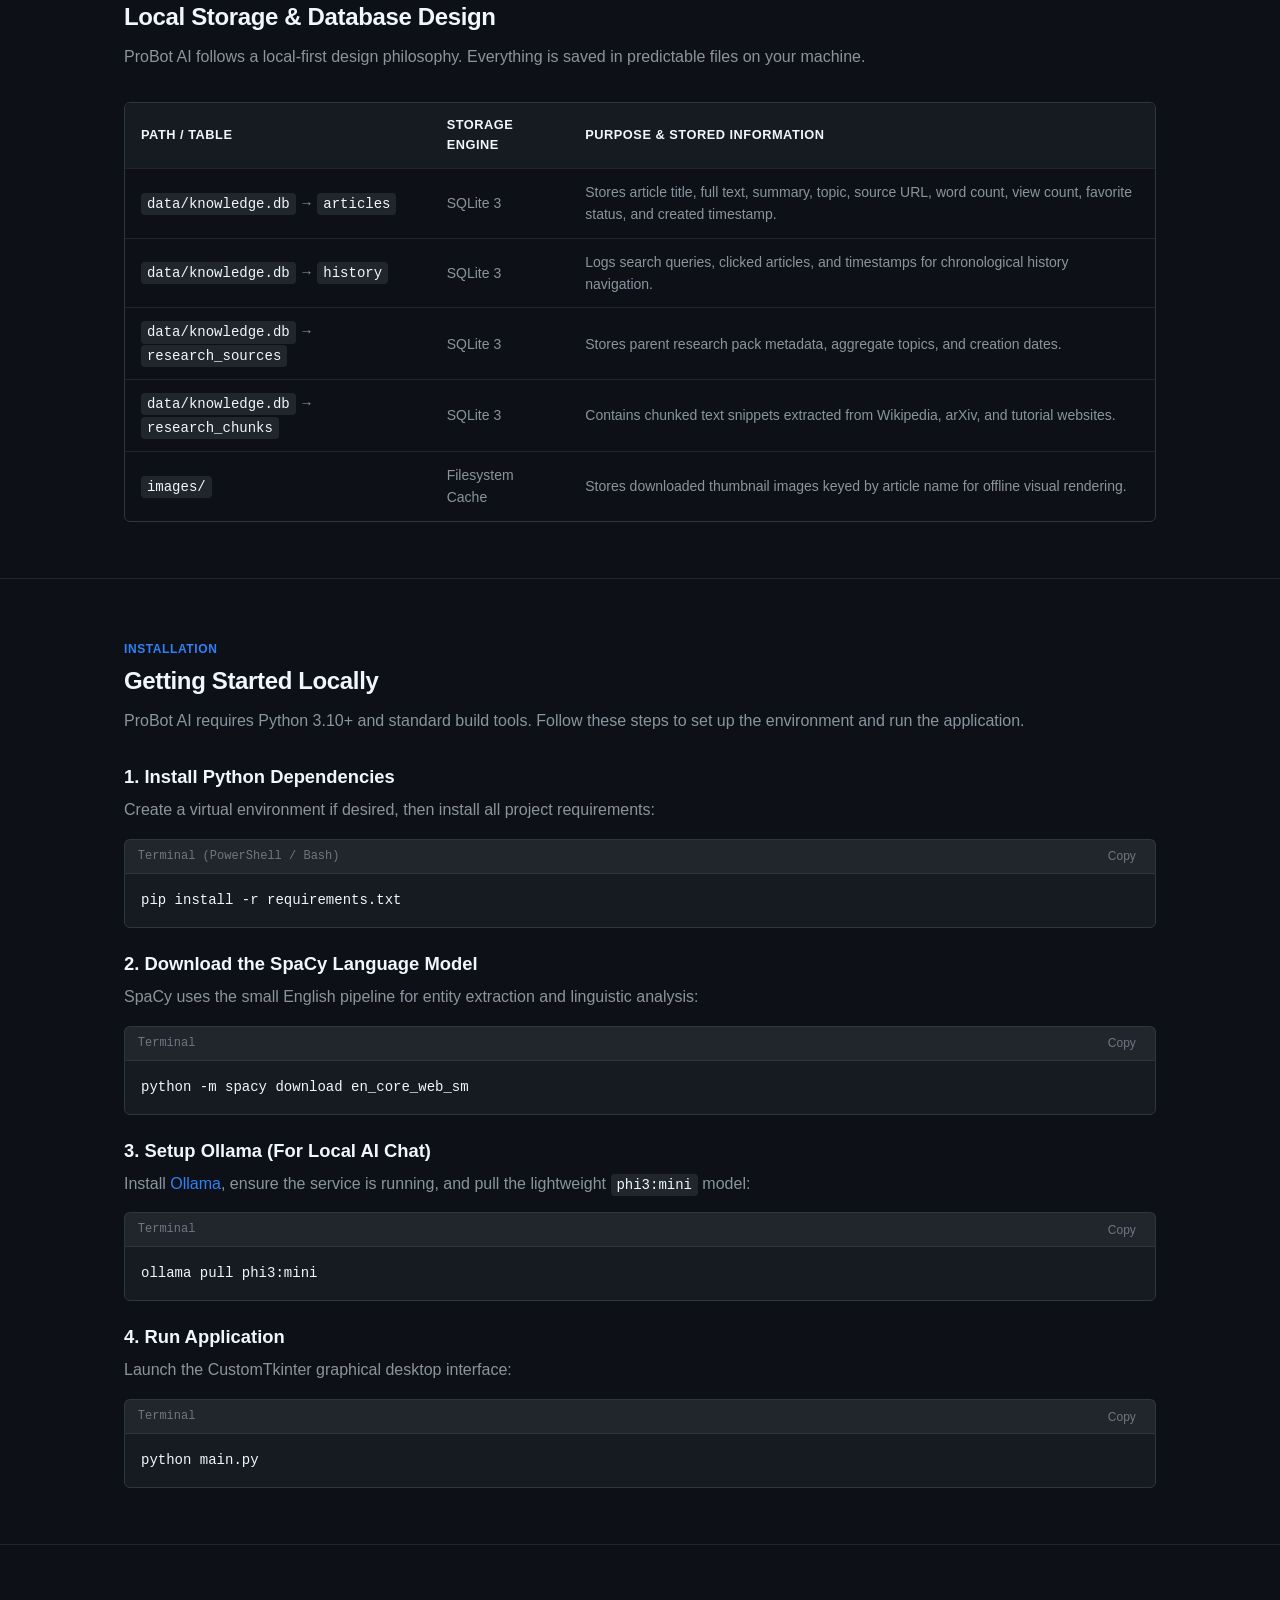
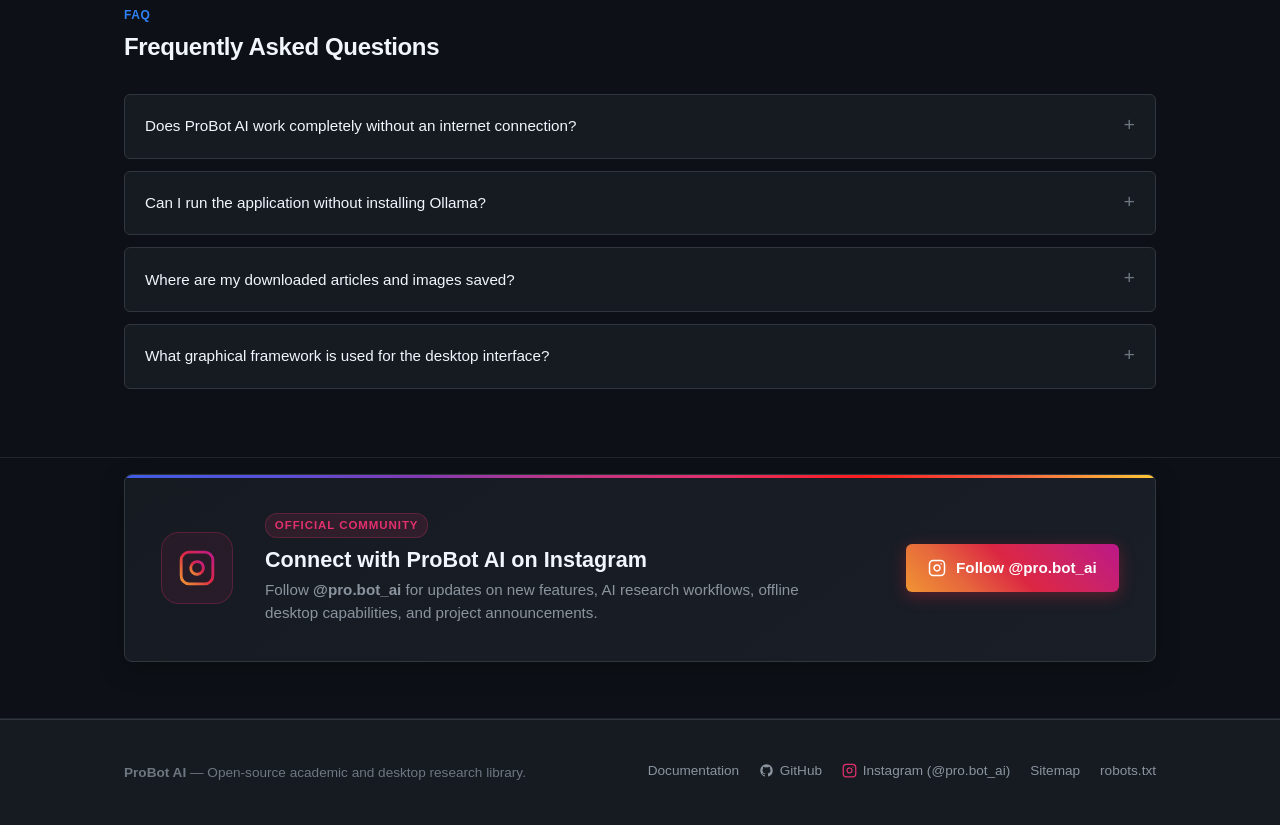
==== commit b4550a1b: "feat(website): add GitHub repository links to header nav, hero section, and footer" ====
--- a/website/index.html
+++ b/website/index.html
@@ -63,7 +63,13 @@
         <a href="#architecture" class="nav-link">Architecture</a>
         <a href="#setup" class="nav-link">Setup</a>
         <a href="docs.html" class="nav-link">Documentation</a>
-        <a href="https://www.instagram.com/pro.bot_ai/" target="_blank" rel="noopener noreferrer" class="nav-social-link" title="Follow @pro.bot_ai on Instagram" aria-label="Instagram">
+        <a href="https://github.com/dhruvmittal655/P.R.O.B.O.T-AI" target="_blank" rel="noopener noreferrer" class="nav-social-link nav-github-link" title="View Source on GitHub" aria-label="GitHub Repository">
+          <svg width="16" height="16" viewBox="0 0 24 24" fill="currentColor">
+            <path fill-rule="evenodd" clip-rule="evenodd" d="M12 2C6.477 2 2 6.484 2 12.017c0 4.425 2.865 8.18 6.839 9.504.5.092.682-.217.682-.483 0-.237-.008-.868-.013-1.703-2.782.605-3.369-1.343-3.369-1.343-.454-1.158-1.11-1.466-1.11-1.466-.908-.62.069-.608.069-.608 1.003.07 1.53 1.032 1.53 1.032.892 1.53 2.341 1.088 2.91.832.092-.647.35-1.088.636-1.338-2.22-.253-4.555-1.113-4.555-4.951 0-1.093.39-1.988 1.029-2.688-.103-.253-.446-1.272.098-2.65 0 0 .84-.27 2.75 1.026A9.564 9.564 0 0112 6.844c.85.004 1.705.115 2.504.337 1.909-1.296 2.747-1.027 2.747-1.027.546 1.379.202 2.398.1 2.651.64.7 1.028 1.595 1.028 2.688 0 3.848-2.339 4.695-4.566 4.943.359.309.678.92.678 1.855 0 1.338-.012 2.419-.012 2.747 0 .268.18.58.688.482A10.019 10.019 0 0022 12.017C22 6.484 17.522 2 12 2z"/>
+          </svg>
+          <span class="nav-social-text">GitHub</span>
+        </a>
+        <a href="https://www.instagram.com/pro.bot_ai/" target="_blank" rel="noopener noreferrer" class="nav-social-link nav-ig-link" title="Follow @pro.bot_ai on Instagram" aria-label="Instagram">
           <svg width="16" height="16" viewBox="0 0 24 24" fill="none" stroke="currentColor" stroke-width="2" stroke-linecap="round" stroke-linejoin="round">
             <rect x="2" y="2" width="20" height="20" rx="5" ry="5"></rect>
             <path d="M16 11.37A4 4 0 1 1 12.63 8 4 4 0 0 1 16 11.37z"></path>
@@ -85,6 +91,12 @@
         </p>
         <div class="hero-actions">
           <a href="#interactive-tool" class="btn btn-primary">Try Live Notes Generator</a>
+          <a href="https://github.com/dhruvmittal655/P.R.O.B.O.T-AI" target="_blank" rel="noopener noreferrer" class="btn btn-secondary">
+            <svg width="16" height="16" viewBox="0 0 24 24" fill="currentColor">
+              <path fill-rule="evenodd" clip-rule="evenodd" d="M12 2C6.477 2 2 6.484 2 12.017c0 4.425 2.865 8.18 6.839 9.504.5.092.682-.217.682-.483 0-.237-.008-.868-.013-1.703-2.782.605-3.369-1.343-3.369-1.343-.454-1.158-1.11-1.466-1.11-1.466-.908-.62.069-.608.069-.608 1.003.07 1.53 1.032 1.53 1.032.892 1.53 2.341 1.088 2.91.832.092-.647.35-1.088.636-1.338-2.22-.253-4.555-1.113-4.555-4.951 0-1.093.39-1.988 1.029-2.688-.103-.253-.446-1.272.098-2.65 0 0 .84-.27 2.75 1.026A9.564 9.564 0 0112 6.844c.85.004 1.705.115 2.504.337 1.909-1.296 2.747-1.027 2.747-1.027.546 1.379.202 2.398.1 2.651.64.7 1.028 1.595 1.028 2.688 0 3.848-2.339 4.695-4.566 4.943.359.309.678.92.678 1.855 0 1.338-.012 2.419-.012 2.747 0 .268.18.58.688.482A10.019 10.019 0 0022 12.017C22 6.484 17.522 2 12 2z"/>
+            </svg>
+            GitHub Repo
+          </a>
           <a href="#setup" class="btn btn-secondary">Installation Guide</a>
           <a href="docs.html" class="btn btn-secondary">Read Full Docs</a>
         </div>
@@ -445,7 +457,15 @@
       <ul class="footer-links">
         <li><a href="docs.html">Documentation</a></li>
         <li>
-          <a href="https://www.instagram.com/pro.bot_ai/" target="_blank" rel="noopener noreferrer" class="footer-social-link">
+          <a href="https://github.com/dhruvmittal655/P.R.O.B.O.T-AI" target="_blank" rel="noopener noreferrer" class="footer-social-link">
+            <svg width="15" height="15" viewBox="0 0 24 24" fill="currentColor">
+              <path fill-rule="evenodd" clip-rule="evenodd" d="M12 2C6.477 2 2 6.484 2 12.017c0 4.425 2.865 8.18 6.839 9.504.5.092.682-.217.682-.483 0-.237-.008-.868-.013-1.703-2.782.605-3.369-1.343-3.369-1.343-.454-1.158-1.11-1.466-1.11-1.466-.908-.62.069-.608.069-.608 1.003.07 1.53 1.032 1.53 1.032.892 1.53 2.341 1.088 2.91.832.092-.647.35-1.088.636-1.338-2.22-.253-4.555-1.113-4.555-4.951 0-1.093.39-1.988 1.029-2.688-.103-.253-.446-1.272.098-2.65 0 0 .84-.27 2.75 1.026A9.564 9.564 0 0112 6.844c.85.004 1.705.115 2.504.337 1.909-1.296 2.747-1.027 2.747-1.027.546 1.379.202 2.398.1 2.651.64.7 1.028 1.595 1.028 2.688 0 3.848-2.339 4.695-4.566 4.943.359.309.678.92.678 1.855 0 1.338-.012 2.419-.012 2.747 0 .268.18.58.688.482A10.019 10.019 0 0022 12.017C22 6.484 17.522 2 12 2z"/>
+            </svg>
+            GitHub
+          </a>
+        </li>
+        <li>
+          <a href="https://www.instagram.com/pro.bot_ai/" target="_blank" rel="noopener noreferrer" class="footer-social-link footer-ig-link">
             <svg width="15" height="15" viewBox="0 0 24 24" fill="none" stroke="currentColor" stroke-width="2" stroke-linecap="round" stroke-linejoin="round">
               <rect x="2" y="2" width="20" height="20" rx="5" ry="5"></rect>
               <path d="M16 11.37A4 4 0 1 1 12.63 8 4 4 0 0 1 16 11.37z"></path>
--- a/website/css/style.css
+++ b/website/css/style.css
@@ -612,7 +612,7 @@
 }
 
 /* ==========================================================================
-   Instagram Integration Styles
+   Social & Integration Styles
    ========================================================================== */
 
 /* Header Social Link */
@@ -631,20 +631,35 @@
   transition: all 0.2s ease;
 }
 
-.nav-social-link:hover {
+.nav-social-link svg {
+  transition: transform 0.2s ease;
+}
+
+.nav-social-link:hover svg {
+  transform: scale(1.1);
+}
+
+.nav-ig-link:hover {
   color: #ffffff;
   border-color: #e1306c;
   background-color: rgba(225, 48, 108, 0.12);
   text-decoration: none;
 }
 
-.nav-social-link svg {
+.nav-ig-link svg {
   color: #e1306c;
-  transition: transform 0.2s ease;
-}
-
-.nav-social-link:hover svg {
-  transform: scale(1.1);
+}
+
+.nav-github-link:hover {
+  color: #ffffff;
+  border-color: var(--accent);
+  background-color: var(--accent-subtle);
+  text-decoration: none;
+}
+
+.nav-github-link svg {
+  color: var(--text-primary);
+  fill: currentColor;
 }
 
 /* Footer Social Link */
@@ -656,11 +671,20 @@
 }
 
 .footer-social-link svg {
+  color: var(--text-secondary);
+  transition: color 0.15s ease;
+}
+
+.footer-social-link.footer-ig-link svg {
   color: #e1306c;
 }
 
 .footer-social-link:hover {
   color: #ffffff !important;
+}
+
+.footer-social-link:hover svg {
+  color: #ffffff;
 }
 
 /* Instagram Profile Banner Card */
